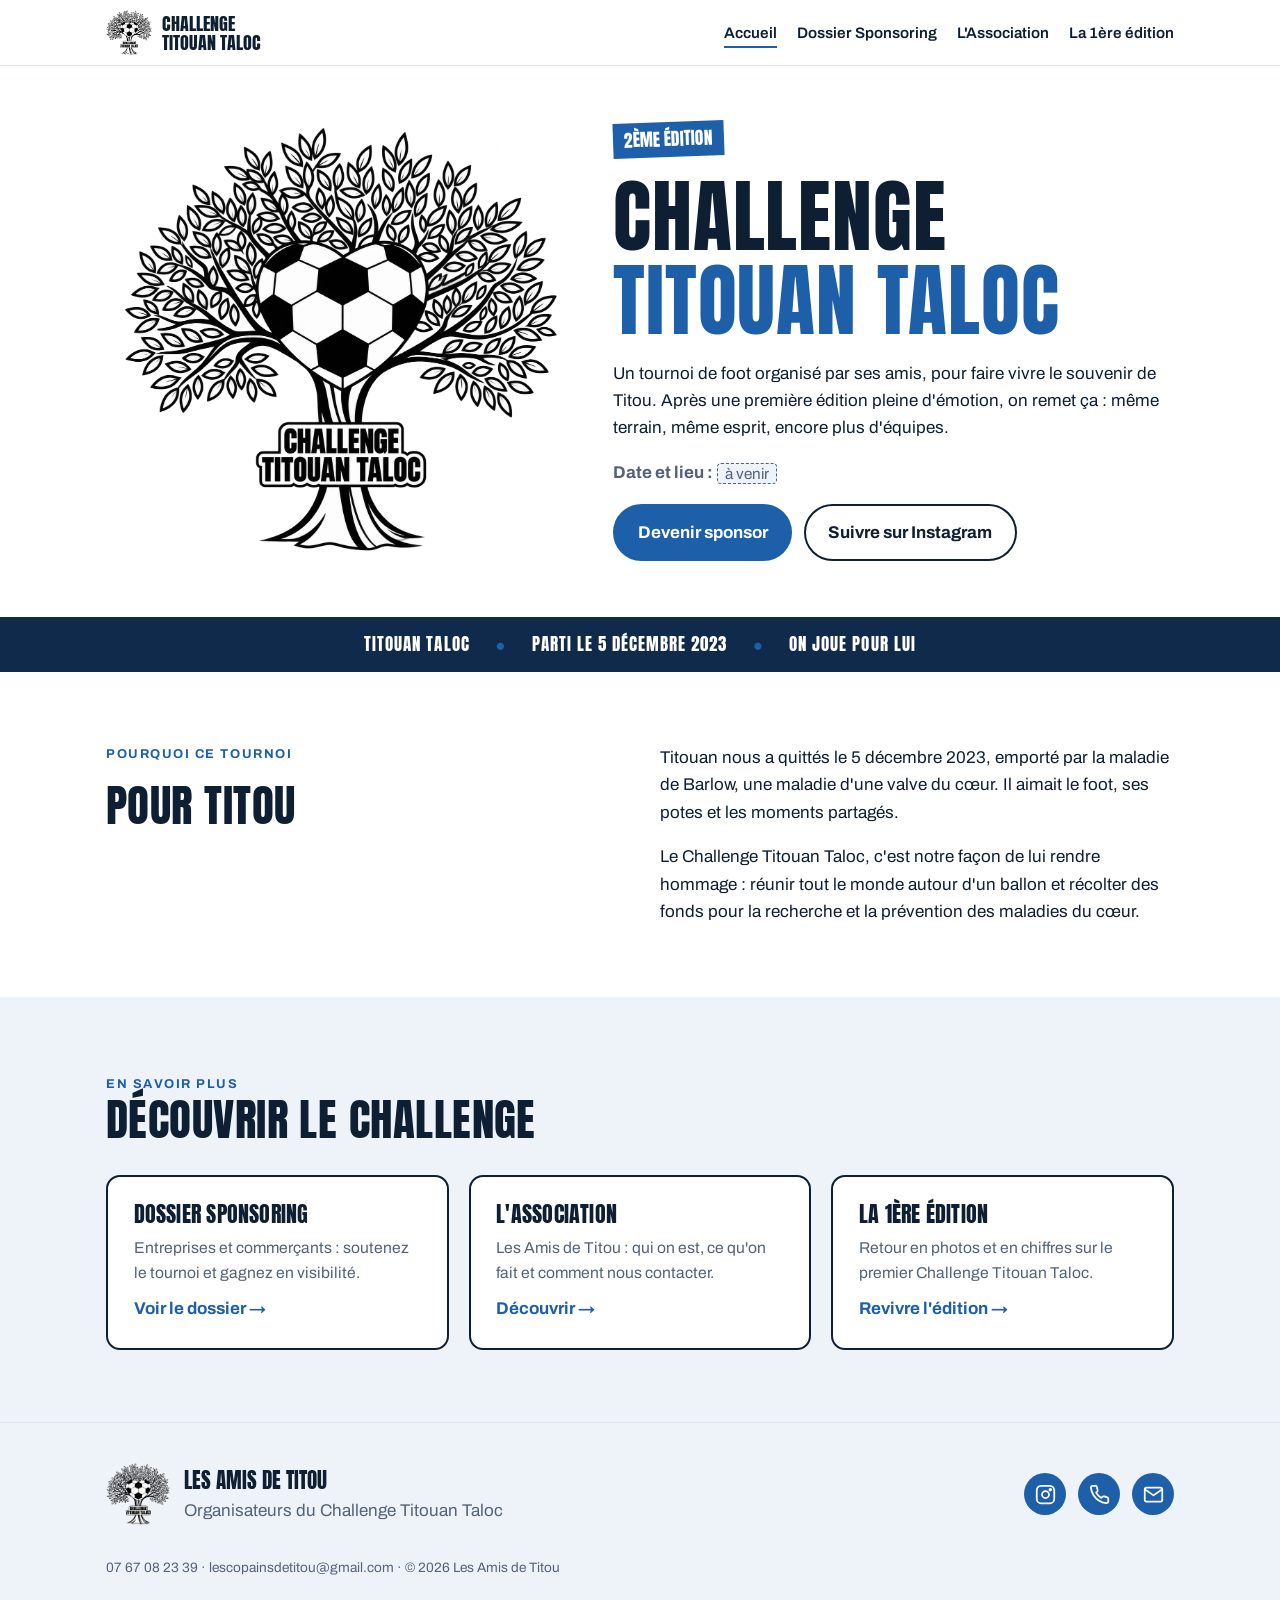
==== index.html @ 77bcde7c "Premier commit : site du Challenge Titouan Taloc" ====
<!DOCTYPE html>
<html lang="fr">
<head>
  <meta charset="UTF-8">
  <meta name="viewport" content="width=device-width, initial-scale=1, viewport-fit=cover">
  <title>Challenge Titouan Taloc</title>
  <meta name="description" content="Tournoi de foot en hommage à Titouan Taloc - 2ème édition.">
  <!-- Logo du site (icône de l'onglet) -->
  <link rel="icon" type="image/png" href="assets/logo.png">
  <!-- Polices Google Fonts -->
  <link rel="stylesheet" href="https://fonts.googleapis.com/css2?family=Anton&family=Archivo:wght@400;600;700&display=swap">
  <link rel="stylesheet" href="css/style.css">
</head>
<body>

  <!-- ===== EN-TÊTE (identique sur toutes les pages) ===== -->
  <header class="site-header">
    <div class="container">
      <a class="brand" href="index.html">
        <img src="assets/logo.png" alt="">
        <span>Challenge<br>Titouan Taloc</span>
      </a>
      <nav>
        <ul class="nav">
          <li><a href="index.html" aria-current="page">Accueil</a></li>
          <li><a href="sponsoring.html">Dossier Sponsoring</a></li>
          <li><a href="association.html">L'Association</a></li>
          <li><a href="premiere-edition.html">La 1ère édition</a></li>
        </ul>
      </nav>
    </div>
  </header>

  <main>
    <!-- ===== PRÉSENTATION ===== -->
    <section class="hero">
      <div class="container">
        <img class="hero-logo" src="assets/logo.png" alt="Logo du Challenge Titouan Taloc : un arbre dont le cœur est un ballon de foot">

        <div class="stack">
          <span class="edition-tag">2ème édition</span>
          <h1>Challenge <span>Titouan Taloc</span></h1>
          <p>
            Un tournoi de foot organisé par ses amis, pour faire vivre le souvenir de Titou.
            Après une première édition pleine d'émotion, on remet ça&nbsp;: même terrain,
            même esprit, encore plus d'équipes.
          </p>
          <!-- À compléter : date et lieu -->
          <p class="muted"><strong>Date et lieu :</strong> <span class="todo">à venir</span></p>
          <div class="btn-row">
            <a class="btn btn--primary" href="sponsoring.html">Devenir sponsor</a>
            <a class="btn" href="https://www.instagram.com/challenge_titou/" target="_blank" rel="noopener">Suivre sur Instagram</a>
          </div>
        </div>
      </div>
    </section>

    <!-- Bandeau hommage -->
    <div class="band">
      <div class="container">
        <span>Titouan Taloc</span>
        <span class="dot">●</span>
        <span>Parti le 5 décembre 2023</span>
        <span class="dot">●</span>
        <span>On joue pour lui</span>
      </div>
    </div>

    <!-- ===== POURQUOI CE TOURNOI ===== -->
    <section class="section">
      <div class="container two-cols">
        <div class="stack">
          <span class="eyebrow">Pourquoi ce tournoi</span>
          <h2>Pour Titou</h2>
        </div>
        <div class="stack">
          <p>
            Titouan nous a quittés le 5 décembre 2023, emporté par la maladie de Barlow,
            une maladie d'une valve du cœur. Il aimait le foot, ses potes et les moments partagés.
          </p>
          <p>
            Le Challenge Titouan Taloc, c'est notre façon de lui rendre hommage&nbsp;:
            réunir tout le monde autour d'un ballon et récolter des fonds pour
            la recherche et la prévention des maladies du cœur.
          </p>
        </div>
      </div>
    </section>

    <!-- ===== BOUTONS VERS LES AUTRES PAGES ===== -->
    <section class="section section--alt">
      <div class="container">
        <span class="eyebrow">En savoir plus</span>
        <h2>Découvrir le Challenge</h2>

        <div class="cards">
          <a class="card" href="sponsoring.html">
            <h3>Dossier Sponsoring</h3>
            <p>Entreprises et commerçants&nbsp;: soutenez le tournoi et gagnez en visibilité.</p>
            <span class="arrow">Voir le dossier →</span>
          </a>
          <a class="card" href="association.html">
            <h3>L'Association</h3>
            <p>Les Amis de Titou&nbsp;: qui on est, ce qu'on fait et comment nous contacter.</p>
            <span class="arrow">Découvrir →</span>
          </a>
          <a class="card" href="premiere-edition.html">
            <h3>La 1ère édition</h3>
            <p>Retour en photos et en chiffres sur le premier Challenge Titouan Taloc.</p>
            <span class="arrow">Revivre l'édition →</span>
          </a>
        </div>
      </div>
    </section>
  </main>

  <!-- ===== PIED DE PAGE (identique sur toutes les pages) ===== -->
  <footer class="site-footer">
    <div class="container">
      <div class="footer-brand">
        <img src="assets/logo.png" alt="">
        <div>
          <strong>Les Amis de Titou</strong>
          <span class="muted">Organisateurs du Challenge Titouan Taloc</span>
        </div>
      </div>

      <div class="footer-icons">
        <a href="https://www.instagram.com/challenge_titou/" target="_blank" rel="noopener" aria-label="Instagram @challenge_titou" title="Instagram">
          <span class="icon">
            <svg viewBox="0 0 24 24" fill="none" stroke="currentColor" stroke-width="2" stroke-linecap="round" stroke-linejoin="round"><rect x="2" y="2" width="20" height="20" rx="5"/><circle cx="12" cy="12" r="4"/><circle cx="17.5" cy="6.5" r="1" fill="currentColor"/></svg>
          </span>
        </a>
        <a href="tel:+33767082339" aria-label="Téléphone 07 67 08 23 39" title="07 67 08 23 39">
          <span class="icon">
            <svg viewBox="0 0 24 24" fill="none" stroke="currentColor" stroke-width="2" stroke-linecap="round" stroke-linejoin="round"><path d="M22 16.92v3a2 2 0 0 1-2.18 2 19.79 19.79 0 0 1-8.63-3.07 19.5 19.5 0 0 1-6-6 19.79 19.79 0 0 1-3.07-8.67A2 2 0 0 1 4.11 2h3a2 2 0 0 1 2 1.72c.13.96.36 1.9.7 2.81a2 2 0 0 1-.45 2.11L8.09 9.91a16 16 0 0 0 6 6l1.27-1.27a2 2 0 0 1 2.11-.45c.91.34 1.85.57 2.81.7A2 2 0 0 1 22 16.92z"/></svg>
          </span>
        </a>
        <a href="mailto:lescopainsdetitou@gmail.com" aria-label="Mail lescopainsdetitou@gmail.com" title="lescopainsdetitou@gmail.com">
          <span class="icon">
            <svg viewBox="0 0 24 24" fill="none" stroke="currentColor" stroke-width="2" stroke-linecap="round" stroke-linejoin="round"><rect x="2" y="4" width="20" height="16" rx="2"/><path d="m22 6-10 7L2 6"/></svg>
          </span>
        </a>
      </div>

      <p class="footer-bottom">07 67 08 23 39 · lescopainsdetitou@gmail.com · © 2026 Les Amis de Titou</p>
    </div>
  </footer>

</body>
</html>
---- css/style.css ----
/* =========================================================
   Challenge Titouan Taloc - feuille de style commune
   Mise en page : en-tête fixe en haut, sections empilées,
   pied de page avec les contacts.
   ========================================================= */

/* ---------- 1. Variables (couleurs + polices) ---------- */
:root {
  --bg: #ffffff;          /* fond de page */
  --surface: #eef3f9;     /* fond des blocs secondaires (bleu très clair) */
  --fg: #0f1f33;          /* texte principal (bleu marine) */
  --muted: #52627a;       /* texte secondaire */
  --line: #dbe4ef;        /* bordures fines */
  --accent: #1d5fa8;      /* bleu principal */
  --accent-fg: #ffffff;   /* texte posé sur le bleu */
  --band-bg: #0f2a4a;     /* bandeau "brassard" */
  --band-fg: #ffffff;
  --logo-filter: none;    /* le logo est noir : on ne le touche pas en mode clair */

  --font-display: "Anton", "Impact", "Arial Narrow", sans-serif;
  --font-body: "Archivo", "Segoe UI", Arial, sans-serif;
}

/* Mode sombre (automatique selon le réglage de l'ordinateur / du téléphone) */
@media (prefers-color-scheme: dark) {
  :root:not([data-theme="light"]) {
    --bg: #0b1522;
    --surface: #122033;
    --fg: #eaf1f9;
    --muted: #9fb2c8;
    --line: #22344b;
    --accent: #5aa3f0;
    --accent-fg: #0b1522;
    --band-bg: #eaf1f9;
    --band-fg: #0b1522;
    --logo-filter: invert(1); /* logo noir -> blanc */
    color-scheme: dark;
  }
}
:root[data-theme="dark"] {
  --bg: #0b1522;
  --surface: #122033;
  --fg: #eaf1f9;
  --muted: #9fb2c8;
  --line: #22344b;
  --accent: #5aa3f0;
  --accent-fg: #0b1522;
  --band-bg: #eaf1f9;
  --band-fg: #0b1522;
  --logo-filter: invert(1);
  color-scheme: dark;
}

/* ---------- 2. Base ---------- */
* { box-sizing: border-box; }

body {
  margin: 0;
  background: var(--bg);
  color: var(--fg);
  font-family: var(--font-body);
  font-size: 1.0625rem;
  line-height: 1.6;
}

img { max-width: 100%; display: block; }

a { color: inherit; }
a:focus-visible { outline: 3px solid var(--accent); outline-offset: 3px; }

h1, h2, h3 {
  font-family: var(--font-display);
  font-weight: 400;          /* Anton est déjà très gras */
  text-transform: uppercase;
  line-height: 1.05;
  letter-spacing: 0.01em;
  text-wrap: balance;
  margin: 0;
}
h1 { font-size: clamp(2.6rem, 8vw, 5rem); }
h2 { font-size: clamp(1.9rem, 5vw, 2.8rem); }
h3 { font-size: 1.35rem; }

p { margin: 0; max-width: 65ch; }

/* Conteneur centré, avec marges sur les côtés (16px minimum) */
.container {
  max-width: 1100px;
  margin: 0 auto;
  padding-left: max(16px, env(safe-area-inset-left, 0px));
  padding-right: max(16px, env(safe-area-inset-right, 0px));
}

.section { padding-block: 4.5rem; }
.section--alt { background: var(--surface); }

.stack { display: flex; flex-direction: column; gap: 1.1rem; }

/* Petit libellé au-dessus des titres */
.eyebrow {
  font-size: 0.8rem;
  font-weight: 700;
  text-transform: uppercase;
  letter-spacing: 0.12em;
  color: var(--accent);
}

.muted { color: var(--muted); }

/* Texte "à peaufiner" bien visible pour les relectures */
.todo {
  background: var(--surface);
  border: 1px dashed var(--muted);
  padding: 0.1em 0.45em;
  border-radius: 4px;
  font-size: 0.9em;
  color: var(--muted);
  width: fit-content;
}

/* ---------- 3. En-tête + menu ---------- */
body::before {
  content: "";
  position: fixed;
  inset: 0 0 auto;
  height: env(safe-area-inset-top, 0px);
  z-index: 10;
  background: var(--bg);
}

.site-header {
  position: sticky;
  top: env(safe-area-inset-top, 0px);
  z-index: 5;
  background: var(--bg);
  border-bottom: 1px solid var(--line);
}
.site-header .container {
  display: flex;
  align-items: center;
  justify-content: space-between;
  flex-wrap: wrap;
  gap: 0.5rem 1.5rem;
  padding-block: 0.6rem;
}

.brand {
  display: flex;
  align-items: center;
  gap: 0.6rem;
  text-decoration: none;
}
.brand img { width: 46px; height: 46px; object-fit: contain; filter: var(--logo-filter); }
.brand span {
  font-family: var(--font-display);
  text-transform: uppercase;
  font-size: 1.15rem;
  line-height: 1;
}

.nav {
  display: flex;
  flex-wrap: wrap;
  gap: 0.25rem 1.25rem;
  list-style: none;
  margin: 0;
  padding: 0;
}
.nav a {
  text-decoration: none;
  font-weight: 600;
  font-size: 0.95rem;
  padding-block: 0.3rem;
  border-bottom: 2px solid transparent;
}
.nav a:hover { border-bottom-color: var(--line); }
.nav a[aria-current="page"] { border-bottom-color: var(--accent); }

/* ---------- 4. Boutons ---------- */
.btn {
  display: inline-flex;
  align-items: center;
  gap: 0.5rem;
  padding: 0.8rem 1.4rem;
  border-radius: 999px;
  border: 2px solid var(--fg);
  font-weight: 700;
  text-decoration: none;
  transition: transform 0.15s ease;
}
.btn:hover { transform: translateY(-2px); }
.btn--primary { background: var(--accent); border-color: var(--accent); color: var(--accent-fg); }

.btn-row { display: flex; flex-wrap: wrap; gap: 0.75rem; }

/* ---------- 5. Accueil : grand bloc d'introduction ---------- */
.hero .container {
  display: grid;
  grid-template-columns: minmax(0, 5fr) minmax(0, 6fr);
  align-items: center;
  gap: 2.5rem;
  padding-block: 3.5rem;
}
.hero-logo { filter: var(--logo-filter); width: 100%; max-width: 440px; margin-inline: auto; }
.hero h1 span { color: var(--accent); }

.edition-tag {
  display: inline-block;
  background: var(--accent);
  color: var(--accent-fg);
  font-family: var(--font-display);
  text-transform: uppercase;
  font-size: 1.1rem;
  padding: 0.2rem 0.7rem;
  transform: rotate(-2deg);
  width: fit-content;
}

/* Bandeau façon "brassard" porté en hommage sur les terrains */
.band {
  background: var(--band-bg);
  color: var(--band-fg);
  font-family: var(--font-display);
  text-transform: uppercase;
  letter-spacing: 0.06em;
  font-size: 1.05rem;
}
.band .container {
  display: flex;
  flex-wrap: wrap;
  justify-content: center;
  gap: 0.4rem 1.6rem;
  padding-block: 0.9rem;
  text-align: center;
}
.band .dot { color: var(--accent); }

.two-cols {
  display: grid;
  grid-template-columns: minmax(0, 1fr) minmax(0, 1fr);
  gap: 2.5rem;
  align-items: start;
}

/* Cartes-boutons vers les autres pages */
.cards {
  display: grid;
  grid-template-columns: repeat(3, minmax(0, 1fr));
  gap: 1.25rem;
  margin-top: 2rem;
}
.card {
  display: flex;
  flex-direction: column;
  gap: 0.6rem;
  padding: 1.6rem;
  background: var(--bg);
  border: 2px solid var(--fg);
  border-radius: 14px;
  text-decoration: none;
  transition: transform 0.15s ease, box-shadow 0.15s ease;
}
.card:hover { transform: translateY(-4px); box-shadow: 6px 6px 0 var(--accent); }
.card p { color: var(--muted); font-size: 0.98rem; }
.card .arrow { margin-top: auto; font-weight: 700; color: var(--accent); }

/* ---------- 6. Pages intérieures ---------- */
.page-head .container { padding-block: 3.5rem; }

/* Photo 1ère édition */
.photo { margin: 0; max-width: 900px; }
.photo img { width: 100%; height: auto; border-radius: 14px; }

/* ---------- 7. Pied de page ---------- */
.site-footer {
  border-top: 1px solid var(--line);
  background: var(--surface);
}
.site-footer .container {
  display: flex;
  flex-wrap: wrap;
  justify-content: space-between;
  align-items: center;
  gap: 2rem;
  padding-block: 2.5rem;
}
.footer-brand { display: flex; align-items: center; gap: 0.9rem; }
.footer-brand img { width: 64px; filter: var(--logo-filter); }
.footer-brand strong { font-family: var(--font-display); font-weight: 400; text-transform: uppercase; font-size: 1.3rem; display: block; }

.footer-icons { display: flex; gap: 0.75rem; }
.footer-icons a { text-decoration: none; }

.icon {
  display: grid;
  place-items: center;
  width: 42px;
  height: 42px;
  border-radius: 50%;
  background: var(--accent);
  color: var(--accent-fg);
  transition: transform 0.15s ease;
}
.icon svg { width: 21px; height: 21px; }
.footer-icons a:hover .icon { transform: scale(1.1); }

.footer-bottom { width: 100%; font-size: 0.85rem; color: var(--muted); }

/* ---------- 8. Téléphone / petits écrans ---------- */
@media (max-width: 800px) {
  .hero .container,
  .two-cols { grid-template-columns: 1fr; }
  .hero-logo { max-width: 280px; }
  .cards { grid-template-columns: 1fr; }
  .section { padding-block: 3rem; }
}

/* Pas d'animations si l'utilisateur les a désactivées */
@media (prefers-reduced-motion: reduce) {
  * { transition: none !important; }
}
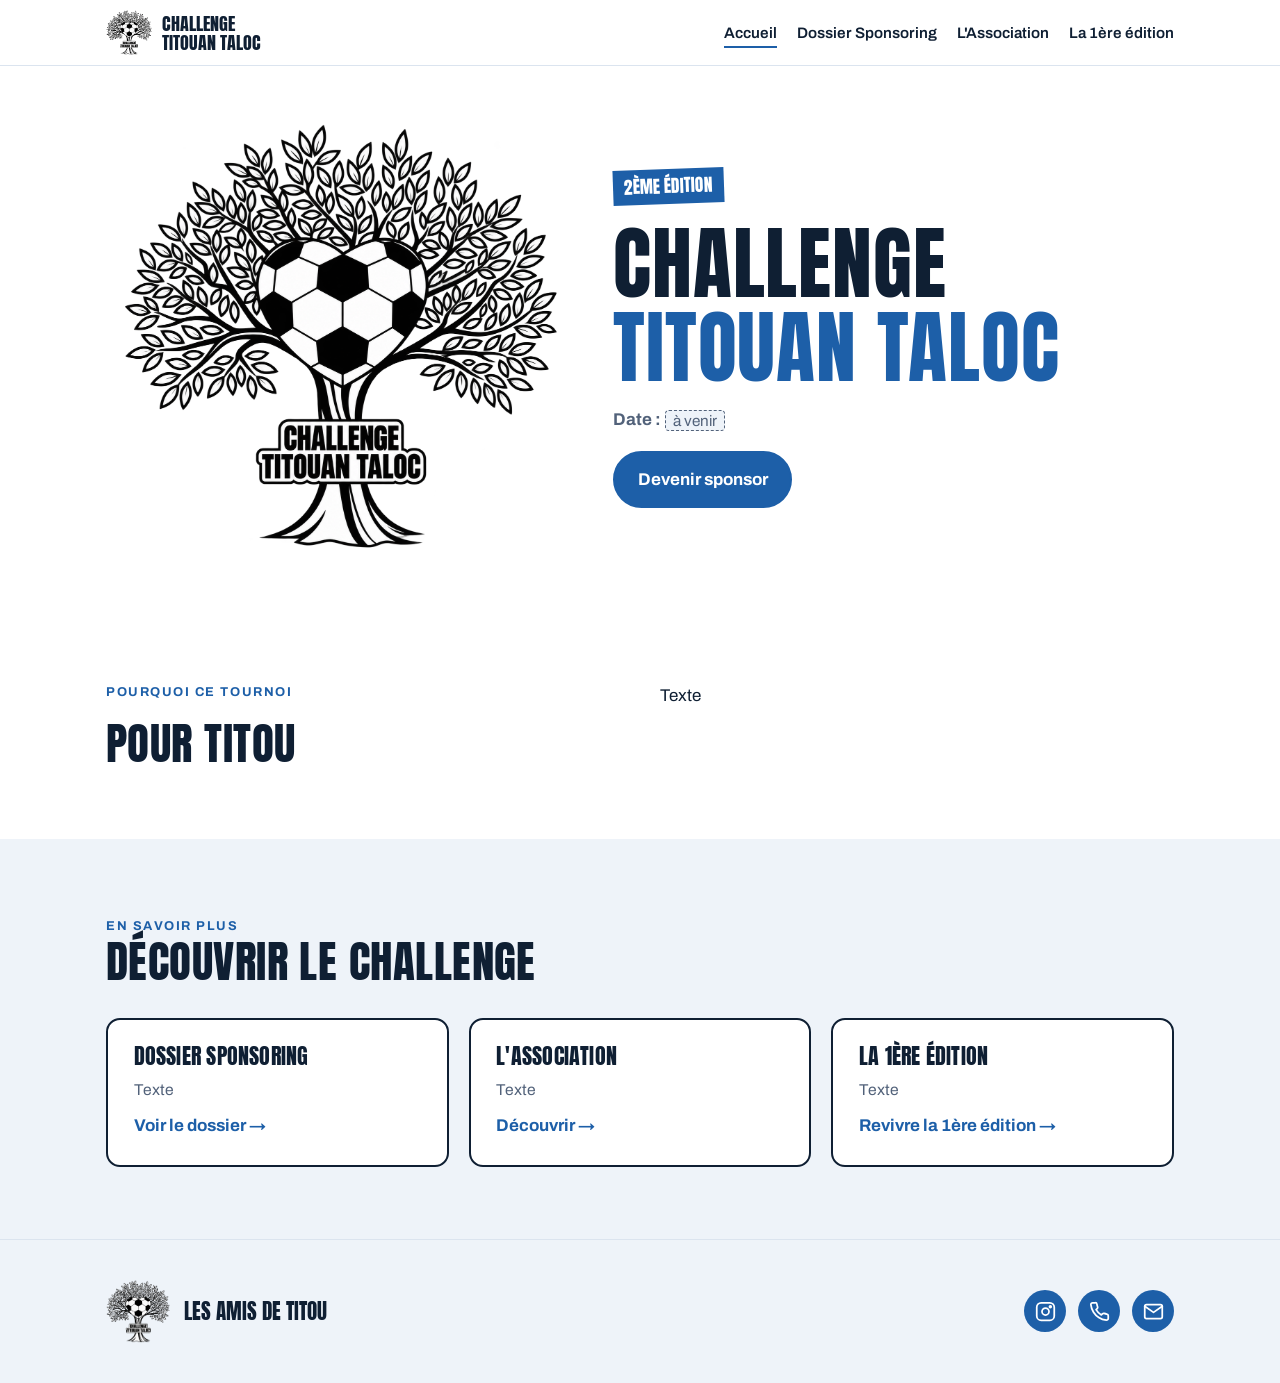
==== commit 00565de0: "challenge titou" ====
--- a/index.html
+++ b/index.html
@@ -40,31 +40,15 @@
         <div class="stack">
           <span class="edition-tag">2ème édition</span>
           <h1>Challenge <span>Titouan Taloc</span></h1>
-          <p>
-            Un tournoi de foot organisé par ses amis, pour faire vivre le souvenir de Titou.
-            Après une première édition pleine d'émotion, on remet ça&nbsp;: même terrain,
-            même esprit, encore plus d'équipes.
-          </p>
+
           <!-- À compléter : date et lieu -->
-          <p class="muted"><strong>Date et lieu :</strong> <span class="todo">à venir</span></p>
+          <p class="muted"><strong>Date :</strong> <span class="todo">à venir</span></p>
           <div class="btn-row">
             <a class="btn btn--primary" href="sponsoring.html">Devenir sponsor</a>
-            <a class="btn" href="https://www.instagram.com/challenge_titou/" target="_blank" rel="noopener">Suivre sur Instagram</a>
           </div>
         </div>
       </div>
     </section>
-
-    <!-- Bandeau hommage -->
-    <div class="band">
-      <div class="container">
-        <span>Titouan Taloc</span>
-        <span class="dot">●</span>
-        <span>Parti le 5 décembre 2023</span>
-        <span class="dot">●</span>
-        <span>On joue pour lui</span>
-      </div>
-    </div>
 
     <!-- ===== POURQUOI CE TOURNOI ===== -->
     <section class="section">
@@ -75,14 +59,7 @@
         </div>
         <div class="stack">
           <p>
-            Titouan nous a quittés le 5 décembre 2023, emporté par la maladie de Barlow,
-            une maladie d'une valve du cœur. Il aimait le foot, ses potes et les moments partagés.
-          </p>
-          <p>
-            Le Challenge Titouan Taloc, c'est notre façon de lui rendre hommage&nbsp;:
-            réunir tout le monde autour d'un ballon et récolter des fonds pour
-            la recherche et la prévention des maladies du cœur.
-          </p>
+            Texte</p>
         </div>
       </div>
     </section>
@@ -96,18 +73,18 @@
         <div class="cards">
           <a class="card" href="sponsoring.html">
             <h3>Dossier Sponsoring</h3>
-            <p>Entreprises et commerçants&nbsp;: soutenez le tournoi et gagnez en visibilité.</p>
+            <p>Texte</p>
             <span class="arrow">Voir le dossier →</span>
           </a>
           <a class="card" href="association.html">
             <h3>L'Association</h3>
-            <p>Les Amis de Titou&nbsp;: qui on est, ce qu'on fait et comment nous contacter.</p>
+            <p>Texte</p>
             <span class="arrow">Découvrir →</span>
           </a>
           <a class="card" href="premiere-edition.html">
             <h3>La 1ère édition</h3>
-            <p>Retour en photos et en chiffres sur le premier Challenge Titouan Taloc.</p>
-            <span class="arrow">Revivre l'édition →</span>
+            <p>Texte</p>
+            <span class="arrow">Revivre la 1ère édition →</span>
           </a>
         </div>
       </div>
@@ -121,7 +98,6 @@
         <img src="assets/logo.png" alt="">
         <div>
           <strong>Les Amis de Titou</strong>
-          <span class="muted">Organisateurs du Challenge Titouan Taloc</span>
         </div>
       </div>
 
@@ -142,8 +118,6 @@
           </span>
         </a>
       </div>
-
-      <p class="footer-bottom">07 67 08 23 39 · lescopainsdetitou@gmail.com · © 2026 Les Amis de Titou</p>
     </div>
   </footer>
 
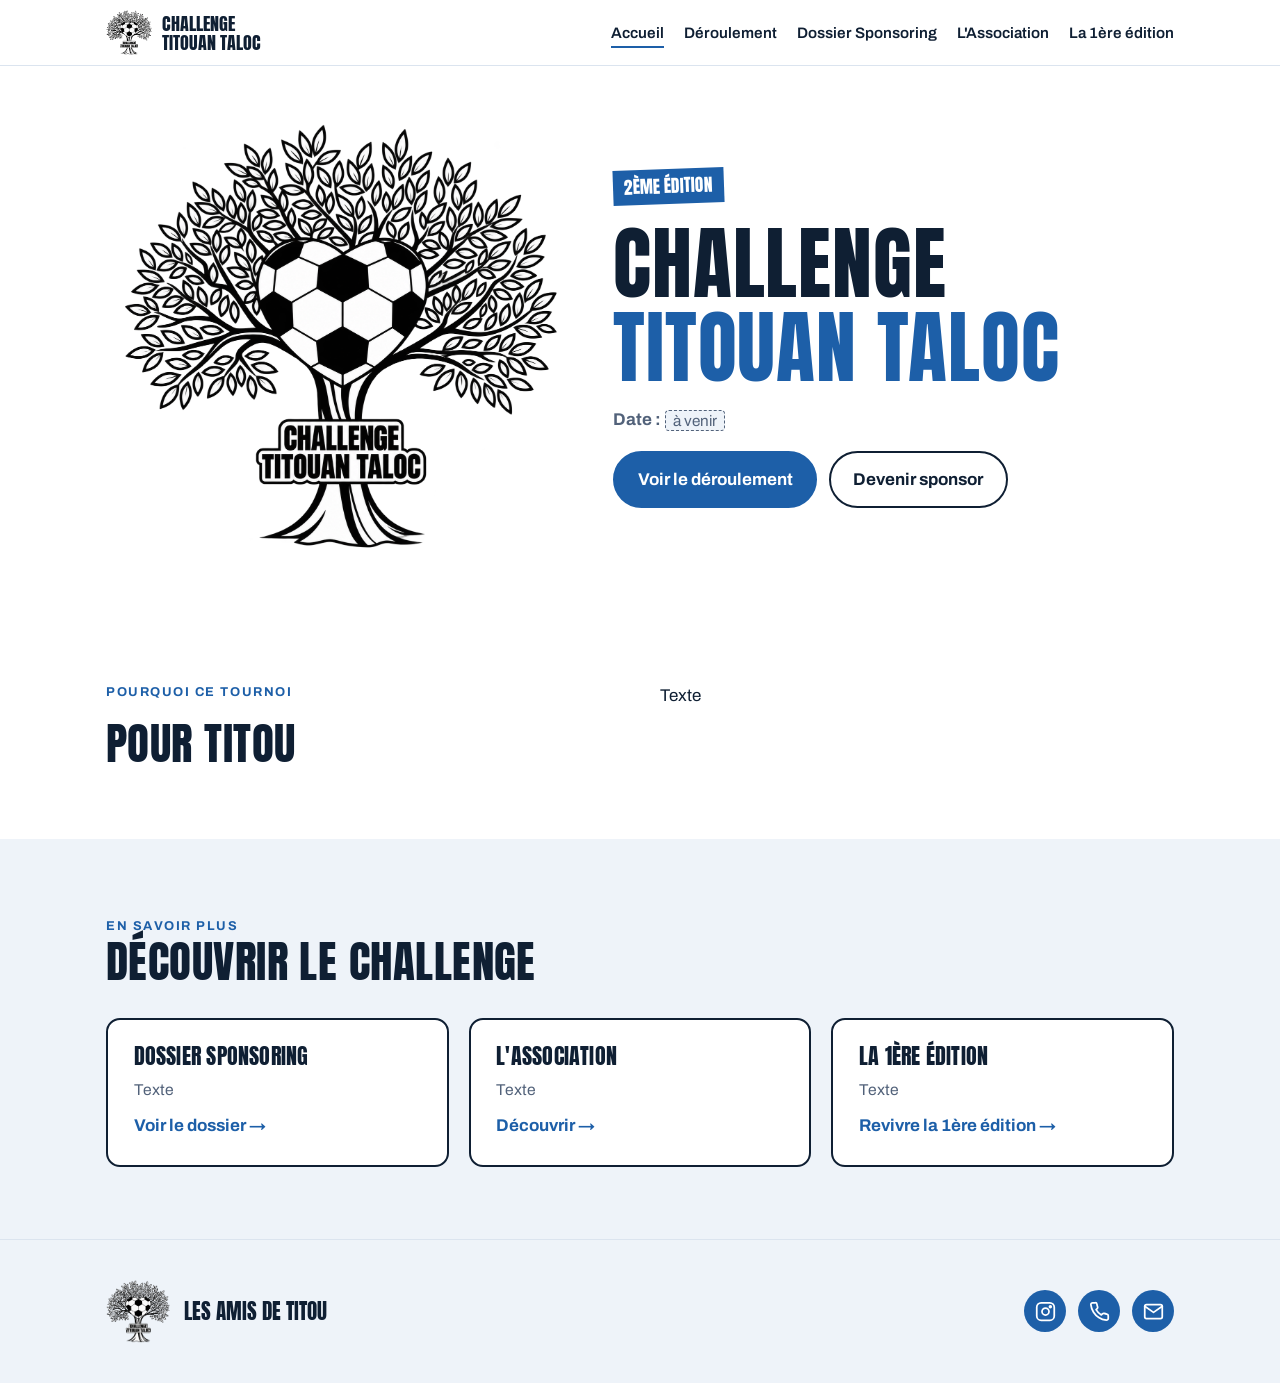
==== commit 9e4d3d53: "deroulement" ====
--- a/index.html
+++ b/index.html
@@ -20,9 +20,14 @@
         <img src="assets/logo.png" alt="">
         <span>Challenge<br>Titouan Taloc</span>
       </a>
-      <nav>
+      <!-- Bouton menu burger (visible seulement sur téléphone) -->
+      <button class="menu-btn" type="button" aria-label="Ouvrir le menu" aria-expanded="false" aria-controls="menu">
+        <span></span><span></span><span></span>
+      </button>
+      <nav id="menu">
         <ul class="nav">
           <li><a href="index.html" aria-current="page">Accueil</a></li>
+          <li><a href="deroulement.html">Déroulement</a></li>
           <li><a href="sponsoring.html">Dossier Sponsoring</a></li>
           <li><a href="association.html">L'Association</a></li>
           <li><a href="premiere-edition.html">La 1ère édition</a></li>
@@ -44,7 +49,8 @@
           <!-- À compléter : date et lieu -->
           <p class="muted"><strong>Date :</strong> <span class="todo">à venir</span></p>
           <div class="btn-row">
-            <a class="btn btn--primary" href="sponsoring.html">Devenir sponsor</a>
+            <a class="btn btn--primary" href="deroulement.html">Voir le déroulement</a>
+            <a class="btn" href="sponsoring.html">Devenir sponsor</a>
           </div>
         </div>
       </div>
@@ -121,5 +127,6 @@
     </div>
   </footer>
 
+  <script src="js/menu.js"></script>
 </body>
 </html>
--- a/css/style.css
+++ b/css/style.css
@@ -176,6 +176,9 @@
 .nav a:hover { border-bottom-color: var(--line); }
 .nav a[aria-current="page"] { border-bottom-color: var(--accent); }
 
+/* Bouton burger : caché sur ordinateur, affiché sur téléphone (voir partie 8) */
+.menu-btn { display: none; }
+
 /* ---------- 4. Boutons ---------- */
 .btn {
   display: inline-flex;
@@ -267,6 +270,52 @@
 /* ---------- 6. Pages intérieures ---------- */
 .page-head .container { padding-block: 3.5rem; }
 
+/* Page Déroulement : infos clés (date, lieu, inscriptions) */
+.infos {
+  display: grid;
+  grid-template-columns: repeat(3, minmax(0, 1fr));
+  gap: 1rem;
+  margin-top: 1rem;
+}
+.info {
+  display: flex;
+  flex-direction: column;
+  gap: 0.4rem;
+  padding: 1.1rem 1.25rem;
+  background: var(--surface);
+  border-radius: 12px;
+}
+.info strong { font-size: 1.15rem; }
+
+/* Page Déroulement : programme de la journée */
+.timeline {
+  list-style: none;
+  margin: 0;
+  padding: 0;
+  border-left: 3px solid var(--accent);
+}
+.timeline li {
+  display: flex;
+  align-items: baseline;
+  gap: 1rem;
+  padding: 0.7rem 0 0.7rem 1.25rem;
+  font-weight: 600;
+}
+.timeline .time {
+  min-width: 3.5rem;
+  font-family: var(--font-display);
+  font-weight: 400;
+  font-size: 1.2rem;
+  color: var(--accent);
+  font-variant-numeric: tabular-nums;
+}
+
+/* Page Déroulement : listes titre / valeur */
+.details { margin: 0; display: grid; gap: 0.3rem; }
+.details dt { font-weight: 700; margin-top: 0.9rem; }
+.details dt:first-child { margin-top: 0; }
+.details dd { margin: 0; color: var(--muted); }
+
 /* Photo 1ère édition */
 .photo { margin: 0; max-width: 900px; }
 .photo img { width: 100%; height: auto; border-radius: 14px; }
@@ -308,11 +357,74 @@
 
 /* ---------- 8. Téléphone / petits écrans ---------- */
 @media (max-width: 800px) {
-  .hero .container,
-  .two-cols { grid-template-columns: 1fr; }
-  .hero-logo { max-width: 280px; }
-  .cards { grid-template-columns: 1fr; }
-  .section { padding-block: 3rem; }
+  h2 { font-size: 1.9rem; }
+  .section { padding-block: 2.75rem; }
+  .page-head .container { padding-block: 2rem 2.5rem; }
+  .two-cols { grid-template-columns: 1fr; gap: 1.25rem; }
+
+  /* En-tête : logo + bouton burger sur une ligne, menu déroulant en dessous */
+  .site-header .container { padding-block: 0.5rem; }
+  .brand img { width: 40px; height: 40px; }
+  .brand span { font-size: 1rem; }
+
+  .menu-btn {
+    display: flex;
+    flex-direction: column;
+    justify-content: center;
+    gap: 5px;
+    width: 44px;
+    height: 44px;
+    padding: 10px;
+    background: none;
+    border: 2px solid var(--line);
+    border-radius: 10px;
+    cursor: pointer;
+  }
+  .menu-btn span {
+    height: 2px;
+    background: var(--fg);
+    border-radius: 2px;
+    transition: transform 0.2s ease, opacity 0.2s ease;
+  }
+  /* Les 3 traits se transforment en croix quand le menu est ouvert */
+  .menu-btn[aria-expanded="true"] span:nth-child(1) { transform: translateY(7px) rotate(45deg); }
+  .menu-btn[aria-expanded="true"] span:nth-child(2) { opacity: 0; }
+  .menu-btn[aria-expanded="true"] span:nth-child(3) { transform: translateY(-7px) rotate(-45deg); }
+
+  #menu { display: none; width: 100%; }
+  #menu.ouvert { display: block; }
+  .nav { flex-direction: column; gap: 0; padding-bottom: 0.5rem; }
+  .nav a {
+    display: block;
+    padding-block: 0.85rem;
+    font-size: 1.1rem;
+    border-bottom: 1px solid var(--line);
+  }
+  .nav a[aria-current="page"] { color: var(--accent); border-bottom-color: var(--line); }
+
+  /* Accueil : tout centré, logo plus petit, bouton pleine largeur */
+  .hero .container {
+    grid-template-columns: 1fr;
+    gap: 1.5rem;
+    padding-block: 2rem 2.5rem;
+    text-align: center;
+  }
+  .hero .stack { align-items: center; }
+  .hero-logo { max-width: 220px; }
+  .hero .btn-row { width: 100%; }
+  .hero .btn { flex: 1; justify-content: center; }
+
+  .cards { grid-template-columns: 1fr; gap: 1rem; margin-top: 1.5rem; }
+  .infos { grid-template-columns: 1fr; }
+  .card { padding: 1.25rem; }
+  .card:hover { transform: none; box-shadow: none; } /* pas de survol au doigt */
+
+  .photo img { border-radius: 10px; }
+
+  /* Pied de page centré */
+  .site-footer .container { flex-direction: column; text-align: center; gap: 1.25rem; padding-block: 2rem; }
+  .footer-brand { flex-direction: column; gap: 0.5rem; }
+  .icon { width: 48px; height: 48px; } /* plus facile à toucher */
 }
 
 /* Pas d'animations si l'utilisateur les a désactivées */
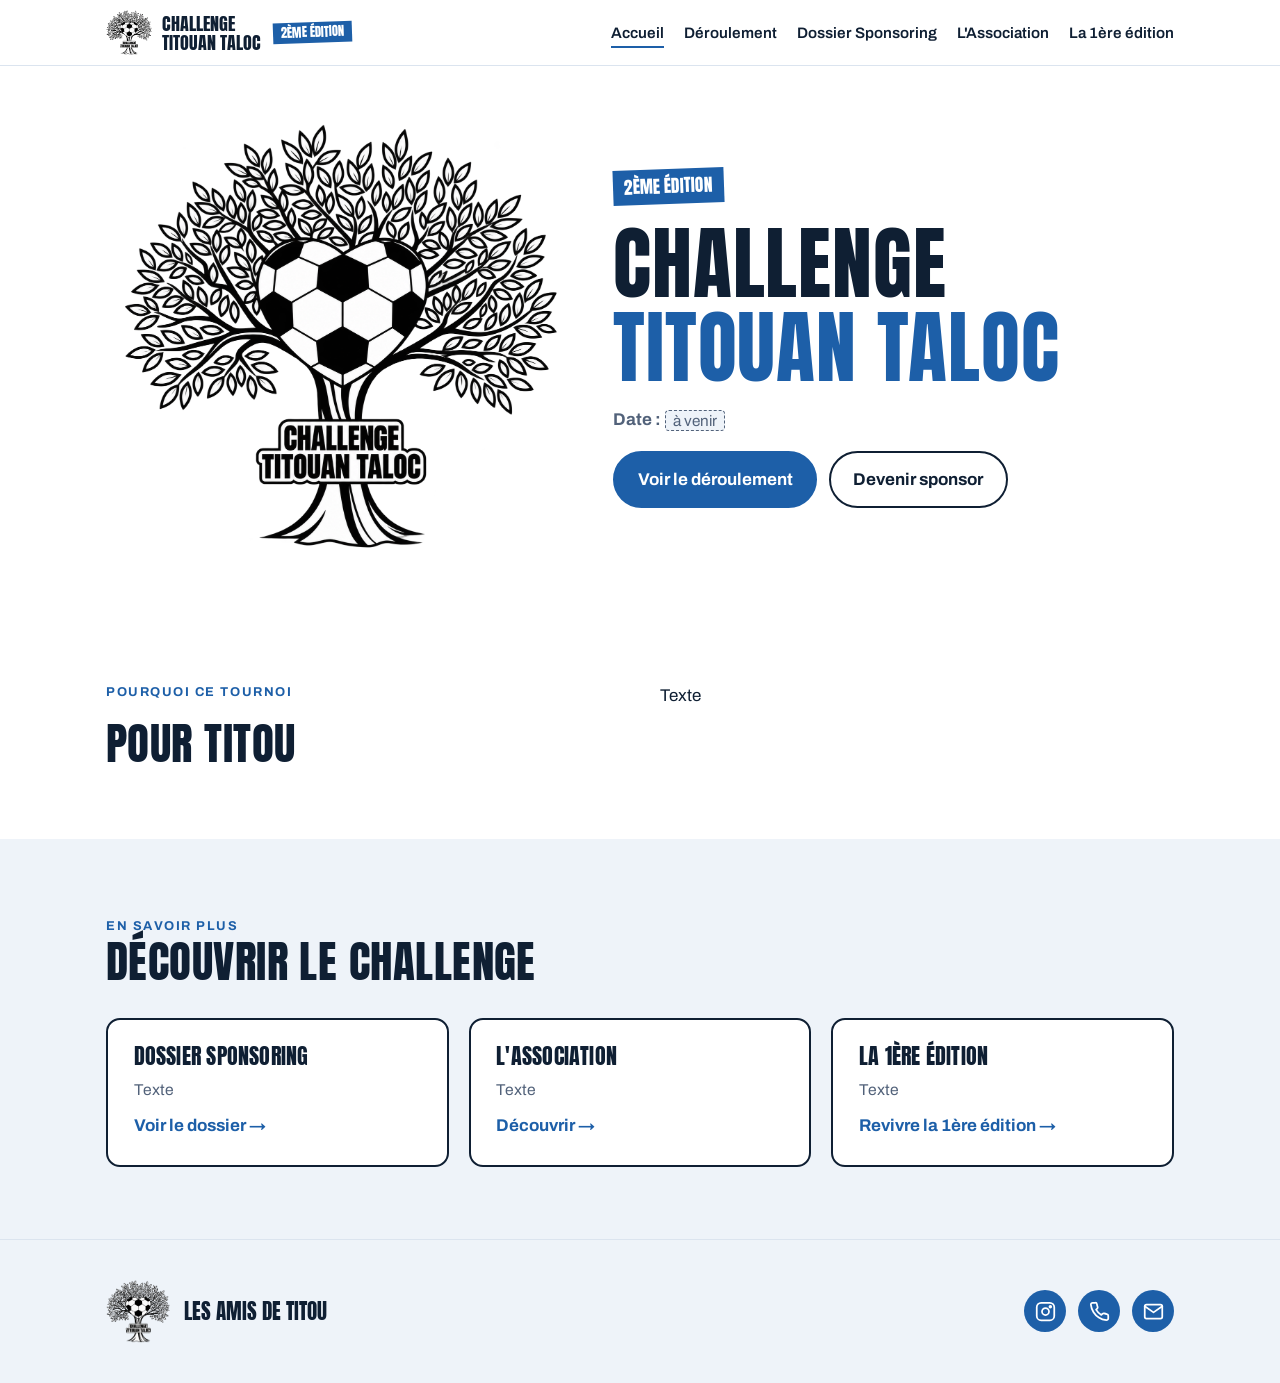
==== commit 85b1cee8: "étiquette" ====
--- a/index.html
+++ b/index.html
@@ -19,6 +19,7 @@
       <a class="brand" href="index.html">
         <img src="assets/logo.png" alt="">
         <span>Challenge<br>Titouan Taloc</span>
+        <span class="edition-tag">2ème édition</span>
       </a>
       <!-- Bouton menu burger (visible seulement sur téléphone) -->
       <button class="menu-btn" type="button" aria-label="Ouvrir le menu" aria-expanded="false" aria-controls="menu">
--- a/css/style.css
+++ b/css/style.css
@@ -219,6 +219,14 @@
   width: fit-content;
 }
 
+/* Version plus petite de l'étiquette, dans l'en-tête à côté du titre */
+.brand .edition-tag {
+  font-size: 0.8rem;
+  line-height: 1.3;
+  padding: 0.15rem 0.5rem;
+  margin-left: 0.2rem;
+}
+
 /* Bandeau façon "brassard" porté en hommage sur les terrains */
 .band {
   background: var(--band-bg);
@@ -309,12 +317,6 @@
   color: var(--accent);
   font-variant-numeric: tabular-nums;
 }
-
-/* Page Déroulement : listes titre / valeur */
-.details { margin: 0; display: grid; gap: 0.3rem; }
-.details dt { font-weight: 700; margin-top: 0.9rem; }
-.details dt:first-child { margin-top: 0; }
-.details dd { margin: 0; color: var(--muted); }
 
 /* Photo 1ère édition */
 .photo { margin: 0; max-width: 900px; }
